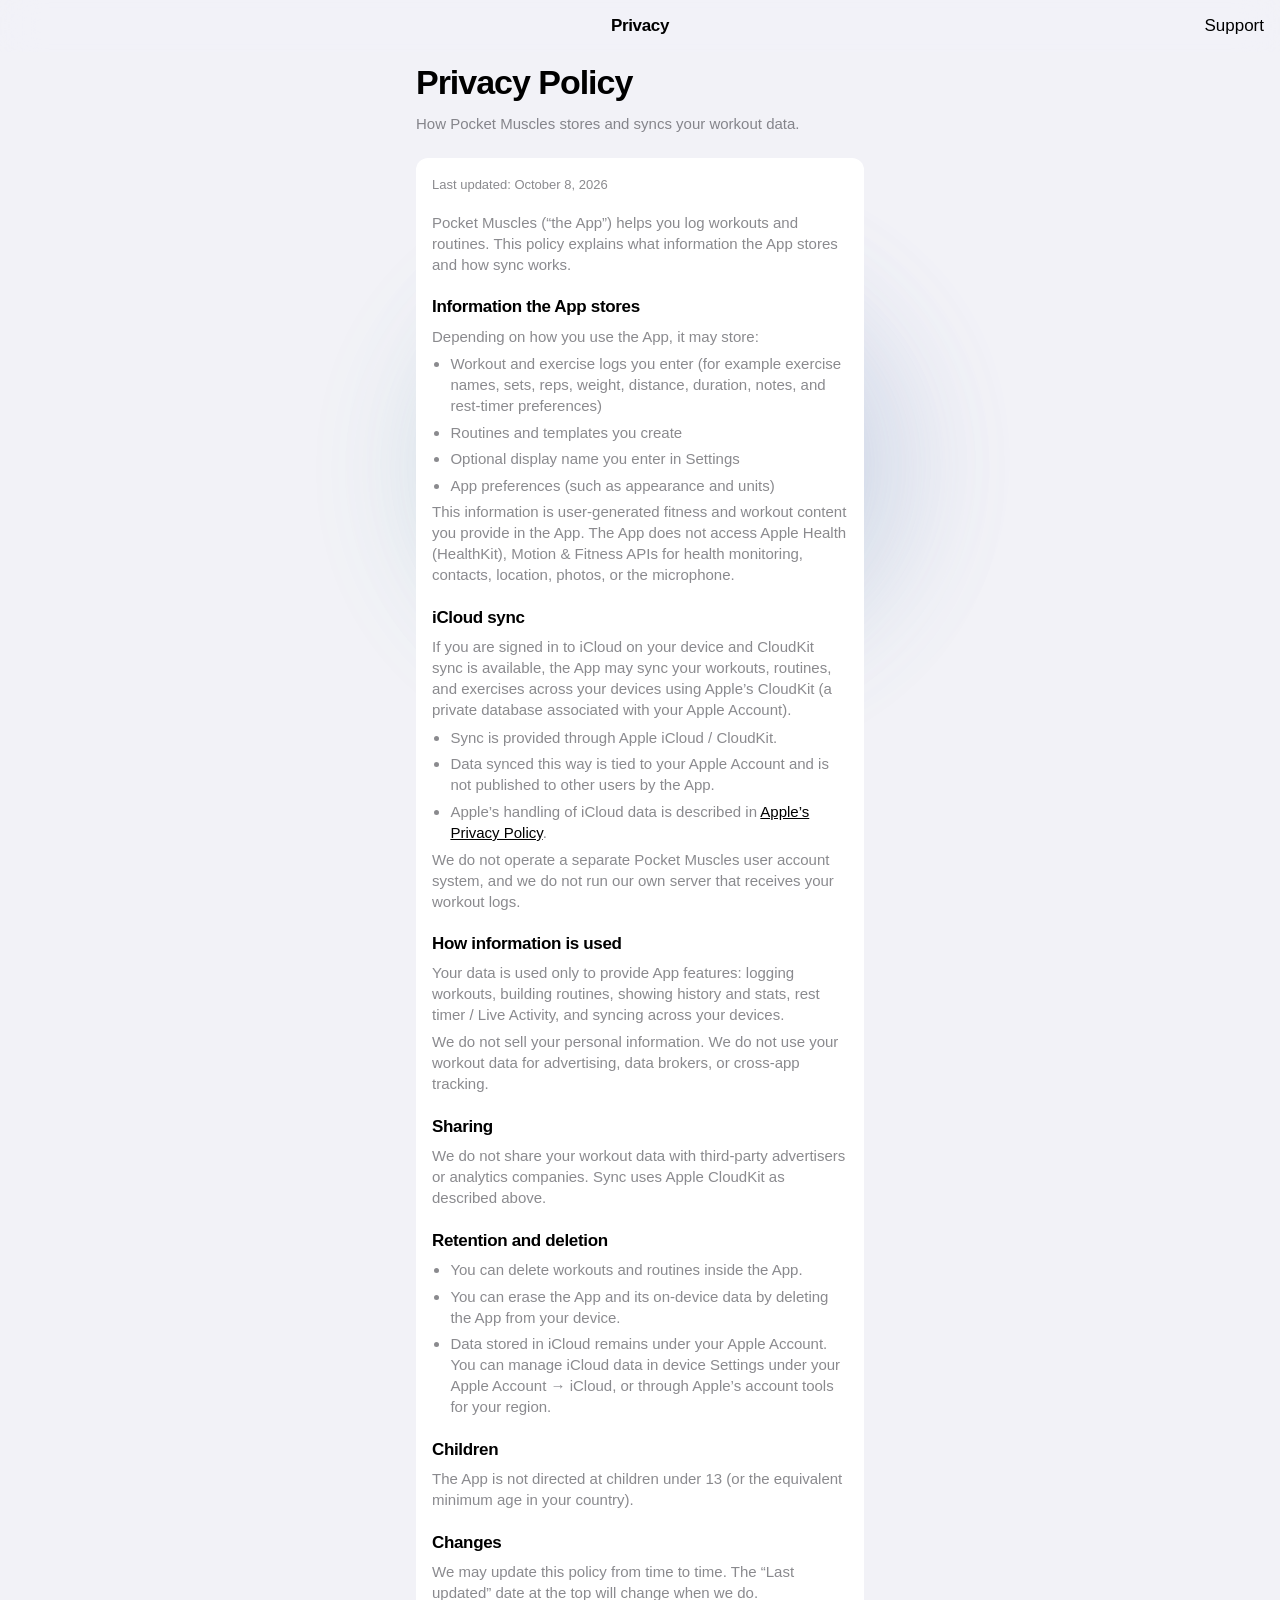
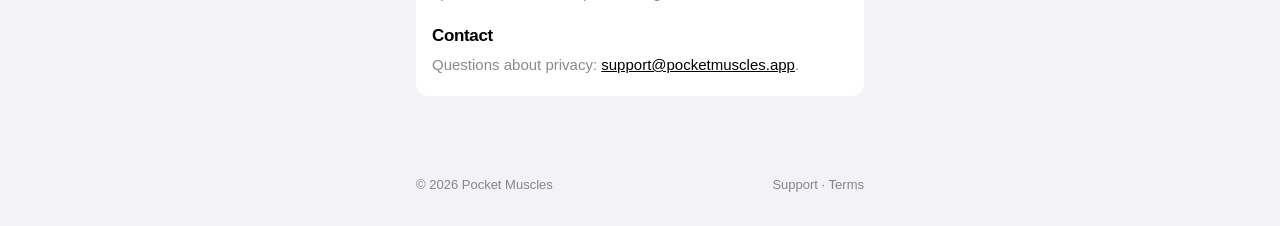
==== privacy.html @ 197968b6 "Add Pocket Muscles support site with privacy and terms pages. Co-authored-by: Cursor <cursoragent@cu" ====
<!DOCTYPE html>
<html lang="en">
  <head>
    <meta charset="utf-8" />
    <meta name="viewport" content="width=device-width, initial-scale=1" />
    <title>Privacy Policy — Pocket Muscles</title>
    <meta
      name="description"
      content="Privacy Policy for Pocket Muscles, explaining how workout data is stored and synced."
    />
    <meta name="color-scheme" content="light dark" />
    <link rel="stylesheet" href="styles.css" />
  </head>
  <body>
    <div class="wash" aria-hidden="true">
      <div class="wash-spot wash-spot-a"></div>
      <div class="wash-spot wash-spot-b"></div>
    </div>

    <div class="page">
      <header class="nav-bar">
        <h1 class="nav-bar-title">Privacy</h1>
        <a class="nav-bar-side" href="index.html">Support</a>
      </header>

      <main class="content">
        <h2 class="screen-title">Privacy Policy</h2>
        <p class="lead">How Pocket Muscles stores and syncs your workout data.</p>

        <section class="legal">
          <p class="updated">Last updated: October 8, 2026</p>

          <p>
            Pocket Muscles (“the App”) helps you log workouts and routines. This
            policy explains what information the App stores and how sync works.
          </p>

          <h2>Information the App stores</h2>
          <p>Depending on how you use the App, it may store:</p>
          <ul>
            <li>
              Workout and exercise logs you enter (for example exercise names,
              sets, reps, weight, distance, duration, notes, and rest-timer
              preferences)
            </li>
            <li>Routines and templates you create</li>
            <li>Optional display name you enter in Settings</li>
            <li>App preferences (such as appearance and units)</li>
          </ul>
          <p>
            This information is user-generated fitness and workout content you
            provide in the App. The App does not access Apple Health (HealthKit),
            Motion &amp; Fitness APIs for health monitoring, contacts, location,
            photos, or the microphone.
          </p>

          <h2>iCloud sync</h2>
          <p>
            If you are signed in to iCloud on your device and CloudKit sync is
            available, the App may sync your workouts, routines, and exercises
            across your devices using Apple’s CloudKit (a private database
            associated with your Apple Account).
          </p>
          <ul>
            <li>Sync is provided through Apple iCloud / CloudKit.</li>
            <li>
              Data synced this way is tied to your Apple Account and is not
              published to other users by the App.
            </li>
            <li>
              Apple’s handling of iCloud data is described in
              <a href="https://www.apple.com/legal/privacy/" rel="noopener"
                >Apple’s Privacy Policy</a
              >.
            </li>
          </ul>
          <p>
            We do not operate a separate Pocket Muscles user account system, and
            we do not run our own server that receives your workout logs.
          </p>

          <h2>How information is used</h2>
          <p>
            Your data is used only to provide App features: logging workouts,
            building routines, showing history and stats, rest timer / Live
            Activity, and syncing across your devices.
          </p>
          <p>
            We do not sell your personal information. We do not use your workout
            data for advertising, data brokers, or cross-app tracking.
          </p>

          <h2>Sharing</h2>
          <p>
            We do not share your workout data with third-party advertisers or
            analytics companies. Sync uses Apple CloudKit as described above.
          </p>

          <h2>Retention and deletion</h2>
          <ul>
            <li>You can delete workouts and routines inside the App.</li>
            <li>
              You can erase the App and its on-device data by deleting the App
              from your device.
            </li>
            <li>
              Data stored in iCloud remains under your Apple Account. You can
              manage iCloud data in device Settings under your Apple Account →
              iCloud, or through Apple’s account tools for your region.
            </li>
          </ul>

          <h2>Children</h2>
          <p>
            The App is not directed at children under 13 (or the equivalent
            minimum age in your country).
          </p>

          <h2>Changes</h2>
          <p>
            We may update this policy from time to time. The “Last updated” date
            at the top will change when we do.
          </p>

          <h2>Contact</h2>
          <p>
            Questions about privacy:
            <a href="mailto:support@pocketmuscles.app"
              >support@pocketmuscles.app</a
            >.
          </p>
        </section>
      </main>

      <footer class="site-footer">
        <span>© <span id="year"></span> Pocket Muscles</span>
        <span>
          <a href="index.html">Support</a>
          ·
          <a href="terms.html">Terms</a>
        </span>
      </footer>
    </div>

    <script src="wash.js"></script>
    <script>
      document.getElementById("year").textContent = new Date().getFullYear();
    </script>
  </body>
</html>
---- styles.css ----
:root {
  --grouped-bg: #f2f2f7;
  --bubble: #ffffff;
  --label: #000000;
  --secondary: rgba(60, 60, 67, 0.6);
  --separator: rgba(60, 60, 67, 0.12);
  --tint: #000000;
  --fill: rgba(120, 120, 128, 0.12);
  --wash-a: rgb(82, 199, 140);
  --wash-b: rgb(158, 97, 255);
  --radius: 12px;
  --max: 480px;
  --font: -apple-system, BlinkMacSystemFont, "SF Pro Text", "SF Pro Display",
    "Helvetica Neue", Helvetica, Arial, sans-serif;
}

@media (prefers-color-scheme: dark) {
  :root {
    --grouped-bg: #000000;
    --bubble: #1c1c1e;
    --label: #ffffff;
    --secondary: rgba(235, 235, 245, 0.6);
    --separator: rgba(84, 84, 88, 0.65);
    --tint: #ffffff;
    --fill: rgba(120, 120, 128, 0.24);
    --wash-a: rgb(56, 148, 107);
    --wash-b: rgb(140, 89, 242);
  }
}

*,
*::before,
*::after {
  box-sizing: border-box;
}

html {
  scroll-behavior: smooth;
}

body {
  margin: 0;
  min-height: 100vh;
  color: var(--label);
  font-family: var(--font);
  font-size: 17px;
  line-height: 1.35;
  background: var(--grouped-bg);
  -webkit-font-smoothing: antialiased;
}

a {
  color: var(--label);
}

a:hover {
  opacity: 0.75;
}

/* —— Ambient wash (mirrors AmbientColorWash) —— */
.wash {
  position: fixed;
  inset: 0;
  z-index: 0;
  overflow: hidden;
  pointer-events: none;
  background: var(--grouped-bg);
}

.wash-spot {
  position: absolute;
  left: 50%;
  top: 0;
  border-radius: 50%;
  filter: blur(70px);
  will-change: transform;
  opacity: 0.22;
}

.wash-spot-a {
  width: 440px;
  height: 360px;
  margin-left: -220px;
  background: var(--wash-a);
}

.wash-spot-b {
  width: 400px;
  height: 320px;
  margin-left: -200px;
  background: var(--wash-b);
  opacity: 0.21;
  filter: blur(75px);
}

@media (prefers-color-scheme: dark) {
  .wash-spot {
    opacity: 0.28;
  }

  .wash-spot-b {
    opacity: 0.26;
  }
}

@media (prefers-reduced-motion: reduce) {
  .wash-spot {
    transform: translate3d(0, 220px, 0) !important;
  }

  .wash-spot-b {
    transform: translate3d(40px, 260px, 0) !important;
  }
}

.page {
  position: relative;
  z-index: 1;
  min-height: 100vh;
  display: flex;
  flex-direction: column;
}

/* —— App-like chrome —— */
.nav-bar {
  position: sticky;
  top: 0;
  z-index: 2;
  display: flex;
  align-items: center;
  justify-content: center;
  min-height: 52px;
  padding: 0.5rem 1rem;
  backdrop-filter: saturate(180%) blur(20px);
  -webkit-backdrop-filter: saturate(180%) blur(20px);
  background: color-mix(in srgb, var(--grouped-bg) 72%, transparent);
}

.nav-bar-title {
  margin: 0;
  font-size: 17px;
  font-weight: 600;
  letter-spacing: -0.02em;
}

.nav-bar-side {
  position: absolute;
  top: 50%;
  right: 1rem;
  transform: translateY(-50%);
  font-size: 17px;
  font-weight: 400;
  text-decoration: none;
  color: var(--label);
}

.nav-bar-side:hover {
  opacity: 0.55;
}

.content {
  width: min(100%, var(--max));
  margin: 0 auto;
  padding: 0.5rem 1rem 3rem;
  flex: 1;
}

.screen-title {
  margin: 0.25rem 0 1.25rem;
  font-size: 34px;
  font-weight: 700;
  letter-spacing: -0.03em;
  line-height: 1.1;
}

.lead {
  margin: -0.5rem 0 1.5rem;
  color: var(--secondary);
  font-size: 15px;
  line-height: 1.4;
}

/* Inset grouped sections */
.group {
  background: var(--bubble);
  border-radius: var(--radius);
  overflow: hidden;
  margin-bottom: 2rem;
}

.group + .group-footer,
.group-footer {
  margin: -1.35rem 1rem 2rem;
  font-size: 13px;
  line-height: 1.35;
  color: var(--secondary);
}

.group-header {
  margin: 0 1rem 0.45rem;
  font-size: 13px;
  font-weight: 400;
  color: var(--secondary);
  text-transform: uppercase;
  letter-spacing: 0.02em;
}

.row {
  display: flex;
  align-items: flex-start;
  gap: 0.75rem;
  padding: 0.85rem 1rem;
  text-decoration: none;
  color: inherit;
  background: transparent;
  border: 0;
  width: 100%;
  text-align: left;
  font: inherit;
}

.row + .row {
  border-top: 0.5px solid var(--separator);
  margin-left: 1rem;
  padding-left: 0;
  width: calc(100% - 1rem);
}

.row-label {
  flex: 1;
  min-width: 0;
}

.row-title {
  display: block;
  font-size: 17px;
  font-weight: 400;
  letter-spacing: -0.02em;
}

.row-subtitle {
  display: block;
  margin-top: 0.2rem;
  font-size: 15px;
  color: var(--secondary);
  line-height: 1.35;
}

.row-chevron {
  color: var(--secondary);
  font-size: 14px;
  margin-top: 0.15rem;
}

.button-row {
  display: flex;
  align-items: center;
  justify-content: center;
  gap: 0.4rem;
  width: 100%;
  padding: 0.95rem 1rem;
  border: 0;
  background: transparent;
  color: var(--label);
  font: inherit;
  font-size: 17px;
  font-weight: 400;
  text-decoration: none;
  cursor: pointer;
  text-align: center;
}

.button-row + .button-row {
  border-top: 0.5px solid var(--separator);
}

.button-row:hover {
  background: var(--fill);
}

.button-row-primary {
  font-weight: 600;
}

.stack-note {
  margin: 0;
  padding: 0.85rem 1rem;
  font-size: 15px;
  color: var(--secondary);
  line-height: 1.4;
}

.stack-note + .stack-note {
  border-top: 0.5px solid var(--separator);
  margin-left: 1rem;
  padding-left: 0;
  width: calc(100% - 1rem);
  box-sizing: content-box;
}

.legal {
  background: var(--bubble);
  border-radius: var(--radius);
  padding: 1.1rem 1rem 1.35rem;
  margin-bottom: 2rem;
}

.legal .updated {
  margin: 0 0 1.1rem;
  font-size: 13px;
  color: var(--secondary);
}

.legal h2 {
  margin: 1.35rem 0 0.4rem;
  font-size: 17px;
  font-weight: 600;
  letter-spacing: -0.02em;
}

.legal p,
.legal li {
  margin: 0.35rem 0 0;
  font-size: 15px;
  color: var(--secondary);
  line-height: 1.4;
}

.legal ul {
  margin: 0.4rem 0 0;
  padding-left: 1.15rem;
}

.legal a {
  color: var(--label);
}

.site-footer {
  width: min(100%, var(--max));
  margin: 0 auto;
  padding: 0 1rem 2rem;
  font-size: 13px;
  color: var(--secondary);
  display: flex;
  justify-content: space-between;
  gap: 1rem;
}

.site-footer a {
  color: var(--secondary);
  text-decoration: none;
}

.site-footer a:hover {
  color: var(--label);
}
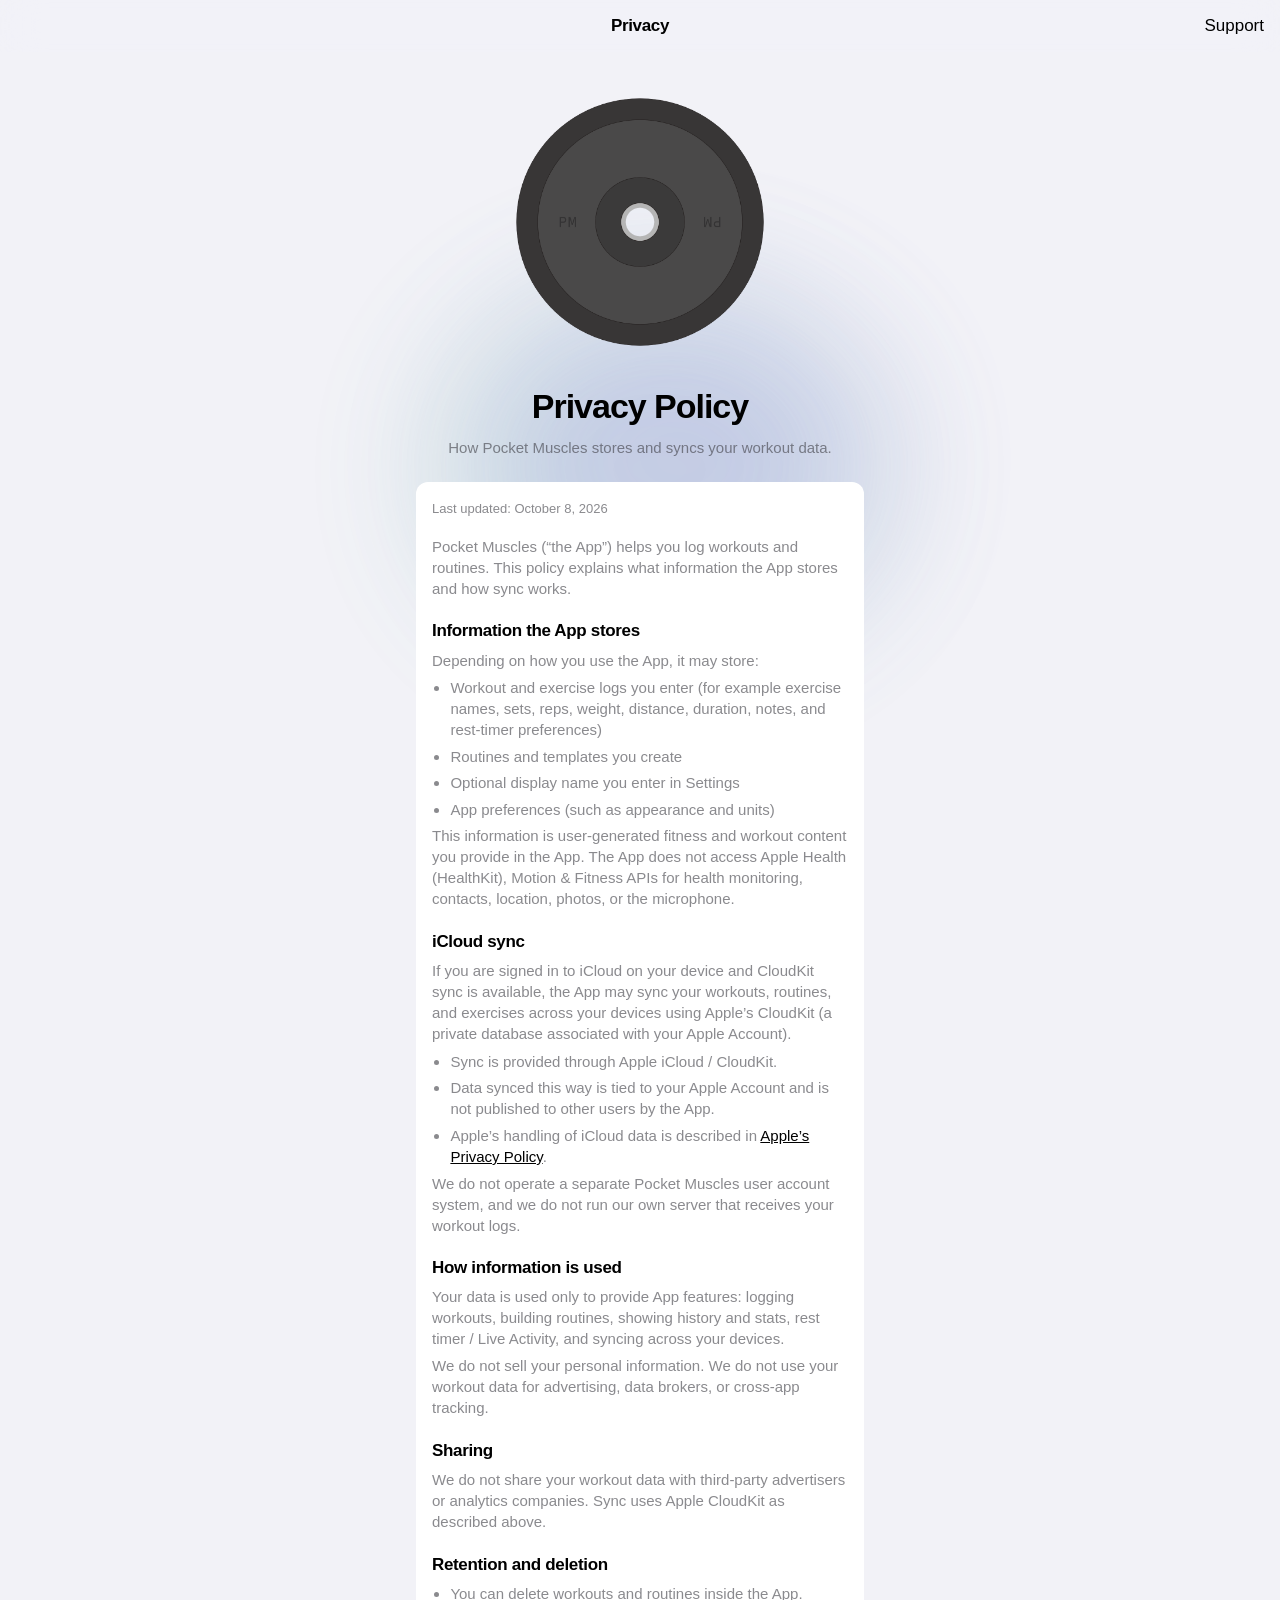
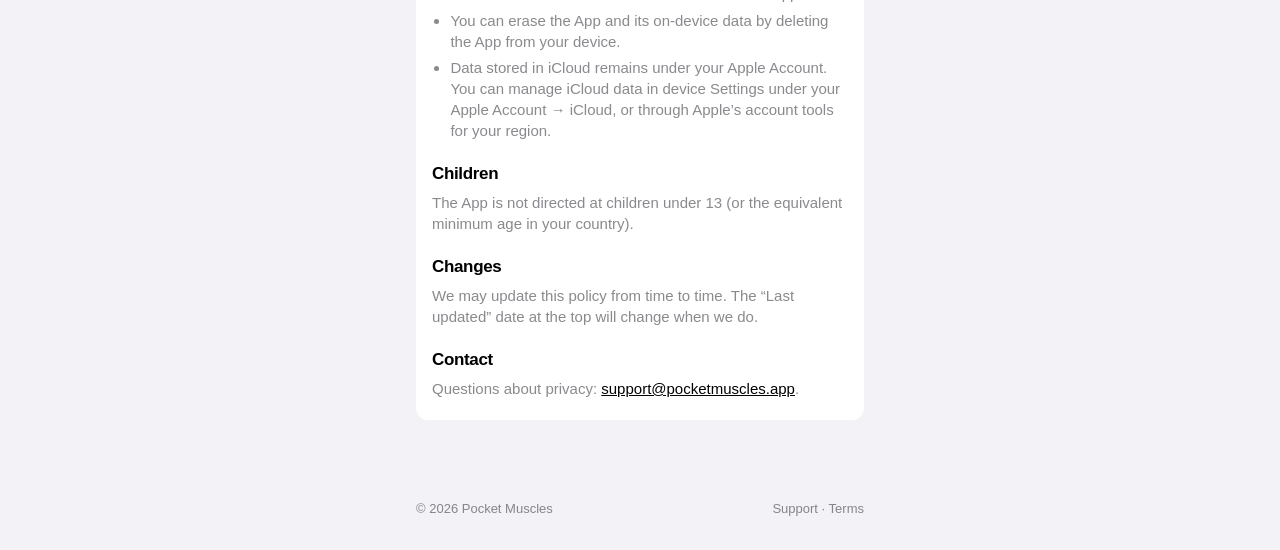
==== commit b3756e05: "Add spinning brand mark and remove App Review section. Co-authored-by: Cursor <cursoragent@cursor.co" ====
--- a/privacy.html
+++ b/privacy.html
@@ -24,6 +24,13 @@
       </header>
 
       <main class="content">
+        <img
+          class="brand-mark"
+          src="pocket-muscles-icon.png"
+          alt="Pocket Muscles"
+          width="300"
+          height="300"
+        />
         <h2 class="screen-title">Privacy Policy</h2>
         <p class="lead">How Pocket Muscles stores and syncs your workout data.</p>
 
--- a/styles.css
+++ b/styles.css
@@ -165,12 +165,35 @@
   flex: 1;
 }
 
+.brand-mark {
+  display: block;
+  width: 300px;
+  height: 300px;
+  margin: 0.75rem auto 1rem;
+  border-radius: 66px;
+  object-fit: cover;
+  animation: brand-spin 28s linear infinite;
+}
+
+@keyframes brand-spin {
+  to {
+    transform: rotate(360deg);
+  }
+}
+
+@media (prefers-reduced-motion: reduce) {
+  .brand-mark {
+    animation: none;
+  }
+}
+
 .screen-title {
   margin: 0.25rem 0 1.25rem;
   font-size: 34px;
   font-weight: 700;
   letter-spacing: -0.03em;
   line-height: 1.1;
+  text-align: center;
 }
 
 .lead {
@@ -178,6 +201,7 @@
   color: var(--secondary);
   font-size: 15px;
   line-height: 1.4;
+  text-align: center;
 }
 
 /* Inset grouped sections */
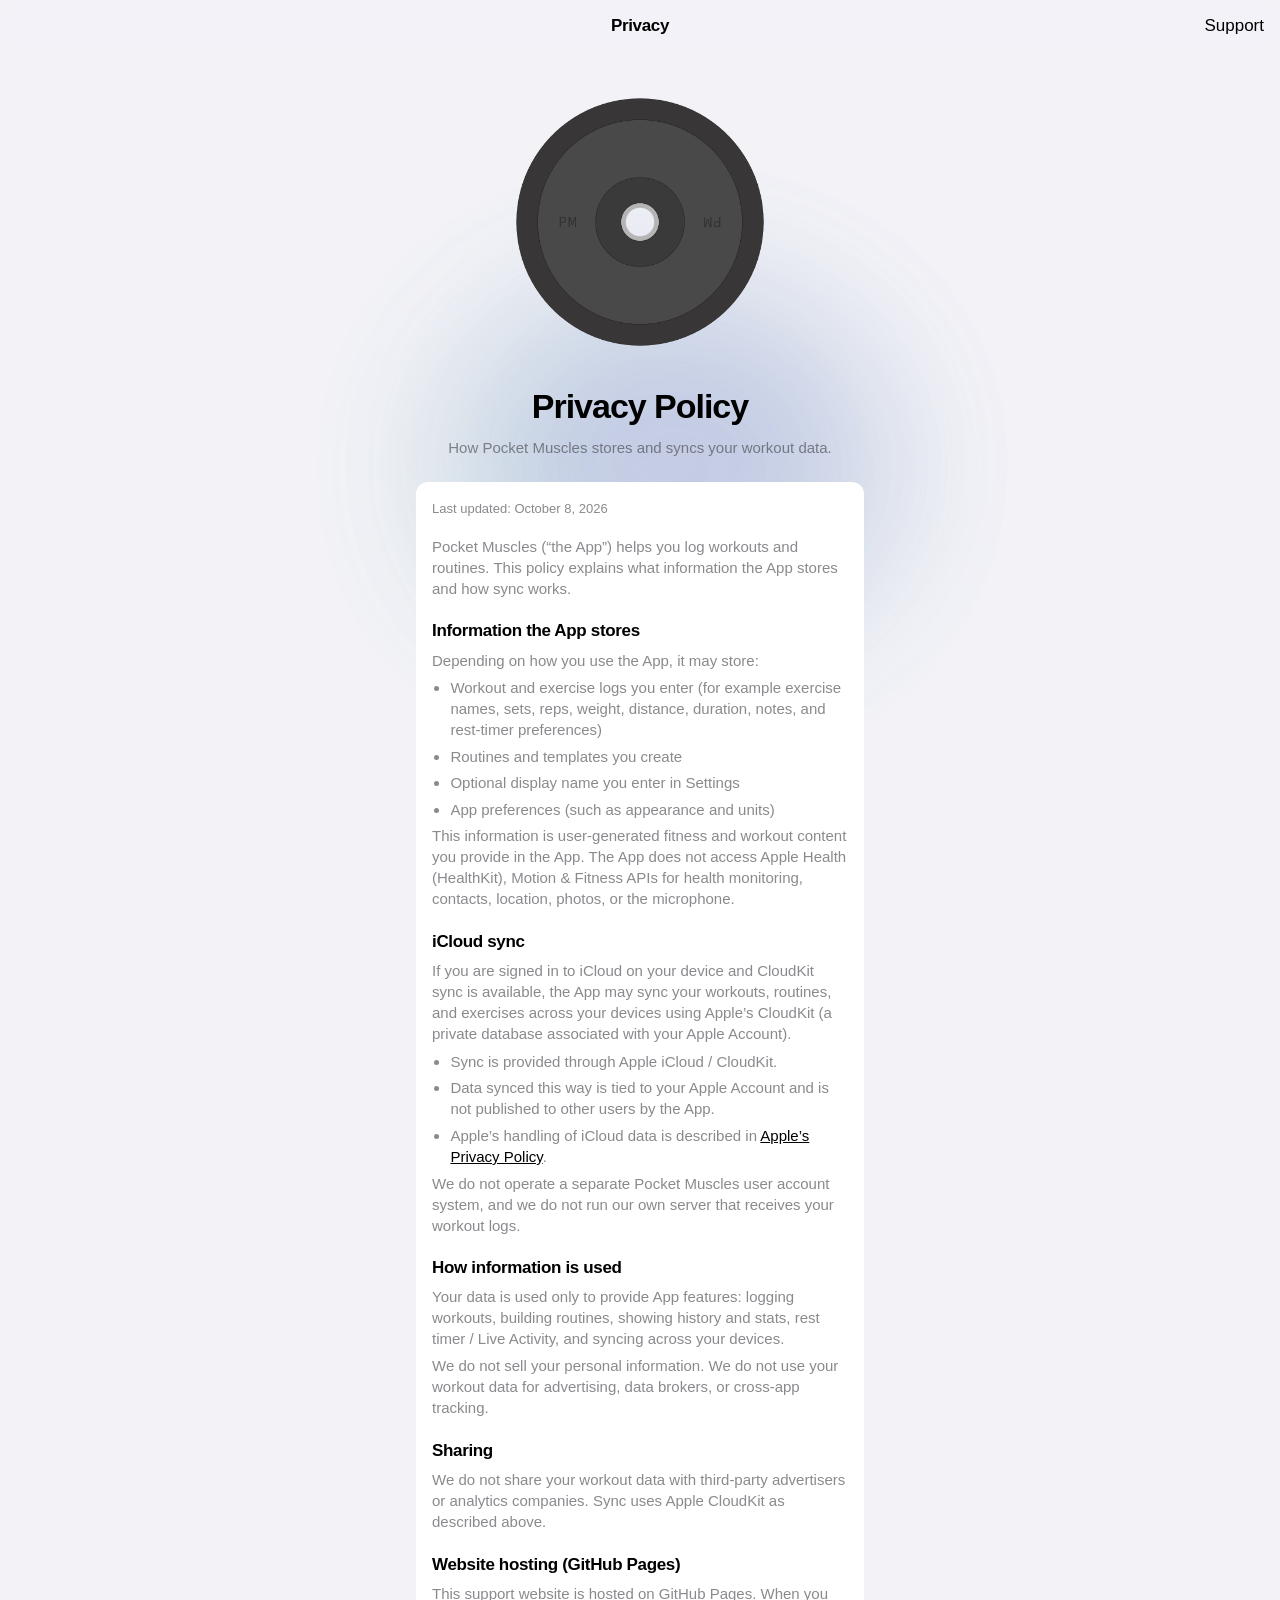
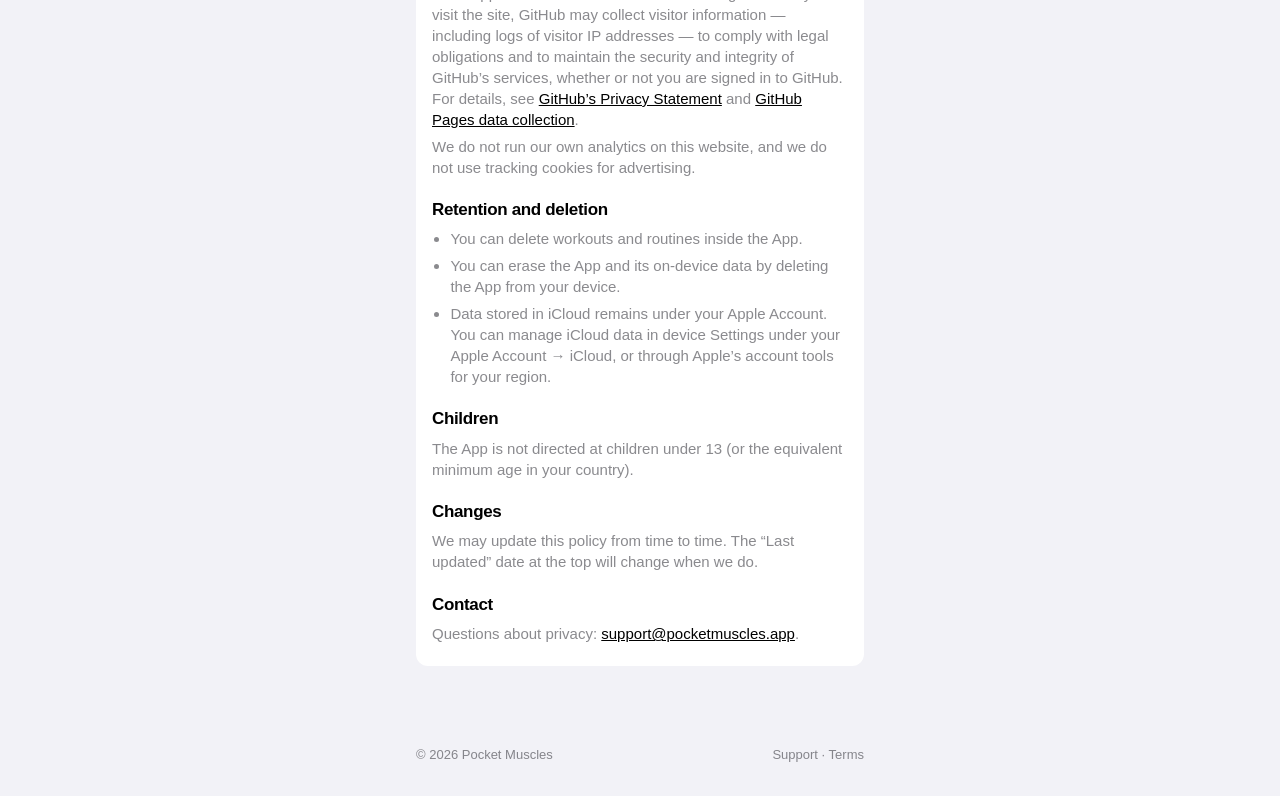
==== commit 2a50ba7e: "Disclose GitHub Pages visitor data collection in the privacy policy. Co-authored-by: Cursor <cursora" ====
--- a/privacy.html
+++ b/privacy.html
@@ -103,6 +103,30 @@
             analytics companies. Sync uses Apple CloudKit as described above.
           </p>
 
+          <h2>Website hosting (GitHub Pages)</h2>
+          <p>
+            This support website is hosted on GitHub Pages. When you visit the
+            site, GitHub may collect visitor information — including logs of
+            visitor IP addresses — to comply with legal obligations and to
+            maintain the security and integrity of GitHub’s services, whether
+            or not you are signed in to GitHub. For details, see
+            <a
+              href="https://docs.github.com/en/site-policy/privacy-policies/github-privacy-statement"
+              rel="noopener"
+              >GitHub’s Privacy Statement</a
+            >
+            and
+            <a
+              href="https://docs.github.com/en/pages/getting-started-with-github-pages/what-is-github-pages#data-collection"
+              rel="noopener"
+              >GitHub Pages data collection</a
+            >.
+          </p>
+          <p>
+            We do not run our own analytics on this website, and we do not use
+            tracking cookies for advertising.
+          </p>
+
           <h2>Retention and deletion</h2>
           <ul>
             <li>You can delete workouts and routines inside the App.</li>
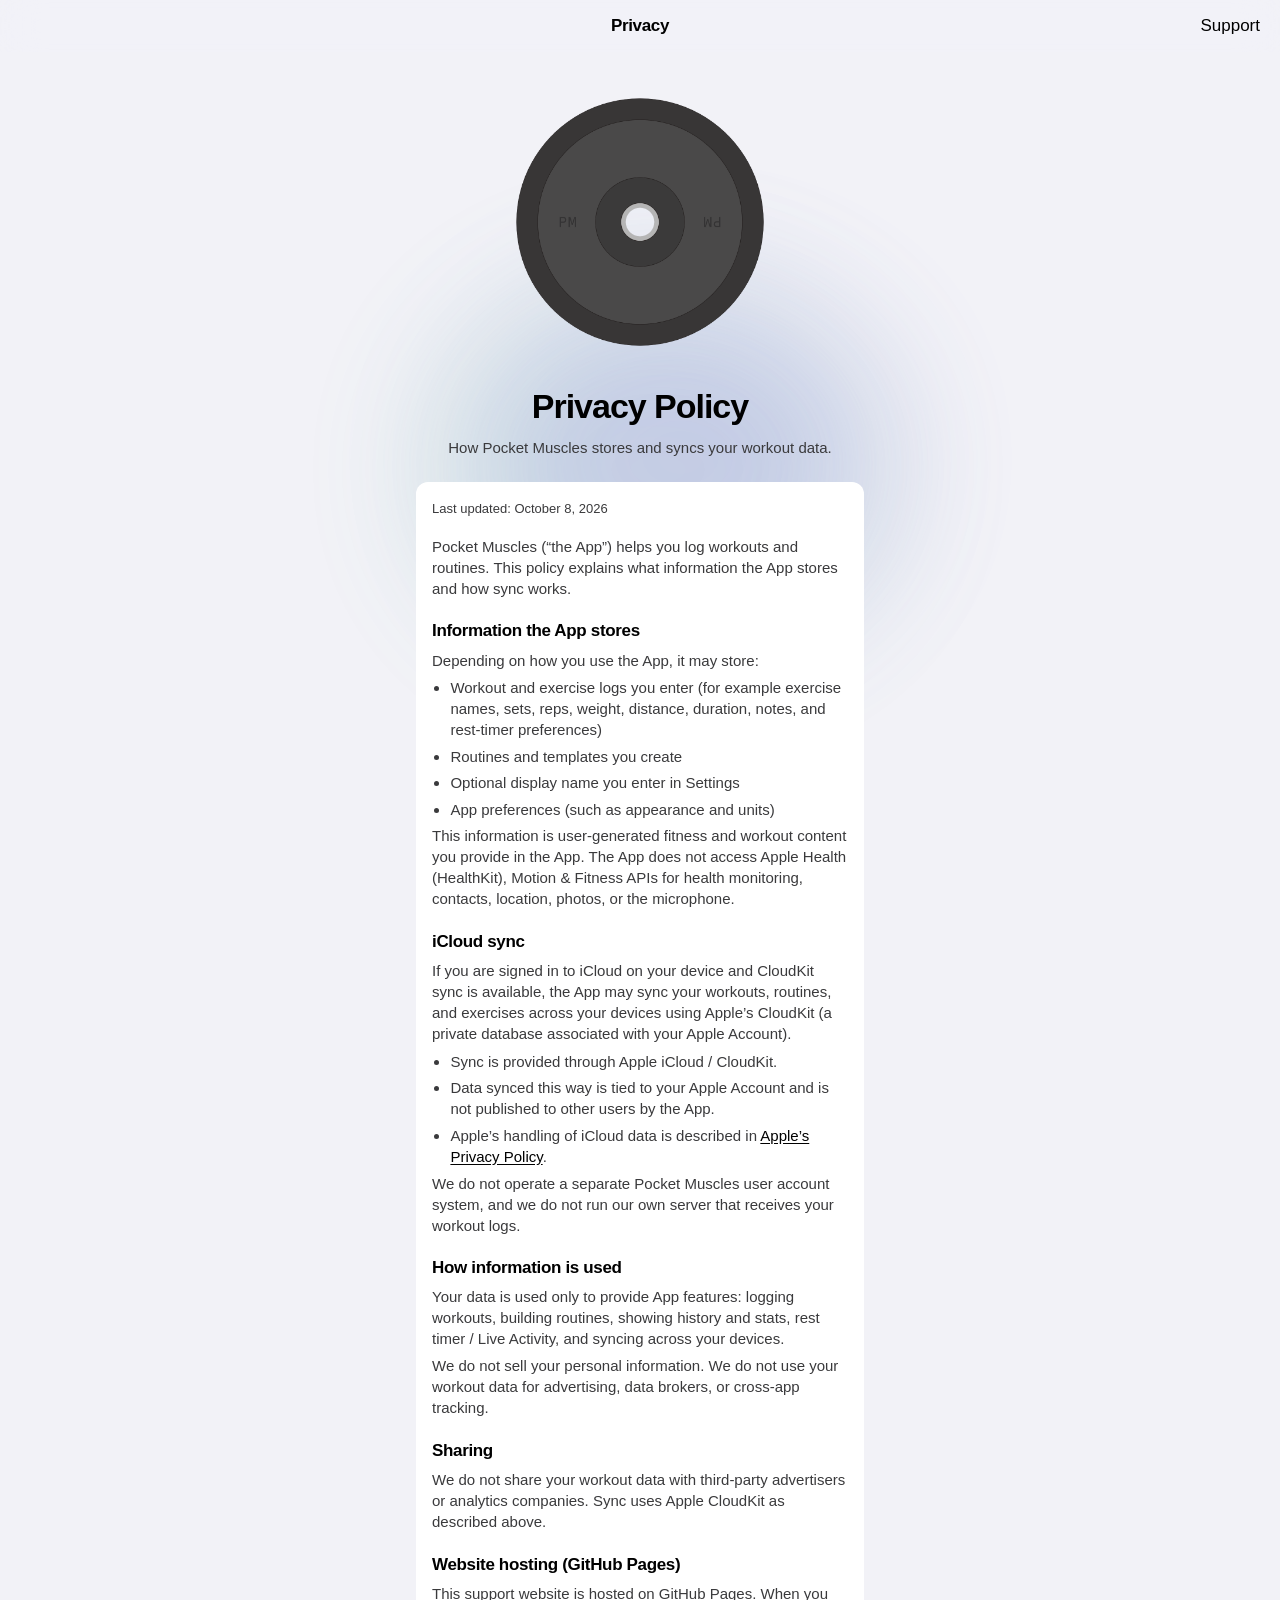
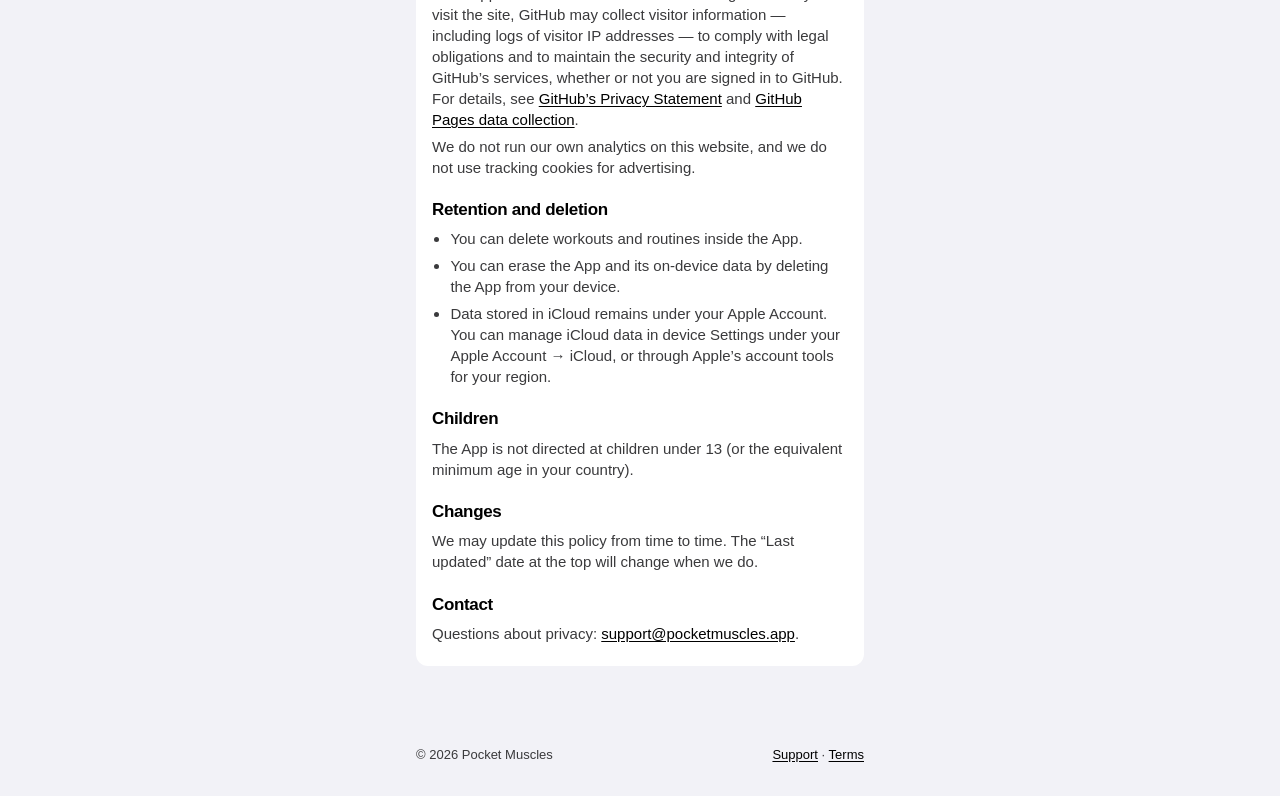
==== commit 26c8e050: "Improve basic accessibility across support site pages. Co-authored-by: Cursor <cursoragent@cursor.co" ====
--- a/privacy.html
+++ b/privacy.html
@@ -12,6 +12,8 @@
     <link rel="stylesheet" href="styles.css" />
   </head>
   <body>
+    <a class="skip-link" href="#main">Skip to main content</a>
+
     <div class="wash" aria-hidden="true">
       <div class="wash-spot wash-spot-a"></div>
       <div class="wash-spot wash-spot-b"></div>
@@ -19,19 +21,22 @@
 
     <div class="page">
       <header class="nav-bar">
-        <h1 class="nav-bar-title">Privacy</h1>
-        <a class="nav-bar-side" href="index.html">Support</a>
+        <p class="nav-bar-title">Privacy</p>
+        <nav class="nav-bar-nav" aria-label="Site">
+          <a class="nav-bar-side" href="index.html">Support</a>
+        </nav>
       </header>
 
-      <main class="content">
+      <main id="main" class="content" tabindex="-1">
         <img
           class="brand-mark"
           src="pocket-muscles-icon.png"
-          alt="Pocket Muscles"
+          alt=""
           width="300"
           height="300"
+          decoding="async"
         />
-        <h2 class="screen-title">Privacy Policy</h2>
+        <h1 class="screen-title">Privacy Policy</h1>
         <p class="lead">How Pocket Muscles stores and syncs your workout data.</p>
 
         <section class="legal">
@@ -165,11 +170,11 @@
 
       <footer class="site-footer">
         <span>© <span id="year"></span> Pocket Muscles</span>
-        <span>
+        <nav aria-label="Legal">
           <a href="index.html">Support</a>
           ·
           <a href="terms.html">Terms</a>
-        </span>
+        </nav>
       </footer>
     </div>
 
--- a/styles.css
+++ b/styles.css
@@ -2,10 +2,11 @@
   --grouped-bg: #f2f2f7;
   --bubble: #ffffff;
   --label: #000000;
-  --secondary: rgba(60, 60, 67, 0.6);
+  --secondary: #3a3a3c;
   --separator: rgba(60, 60, 67, 0.12);
   --tint: #000000;
   --fill: rgba(120, 120, 128, 0.12);
+  --focus: #000000;
   --wash-a: rgb(82, 199, 140);
   --wash-b: rgb(158, 97, 255);
   --radius: 12px;
@@ -19,10 +20,11 @@
     --grouped-bg: #000000;
     --bubble: #1c1c1e;
     --label: #ffffff;
-    --secondary: rgba(235, 235, 245, 0.6);
+    --secondary: #c7c7cc;
     --separator: rgba(84, 84, 88, 0.65);
     --tint: #ffffff;
     --fill: rgba(120, 120, 128, 0.24);
+    --focus: #ffffff;
     --wash-a: rgb(56, 148, 107);
     --wash-b: rgb(140, 89, 242);
   }
@@ -38,6 +40,12 @@
   scroll-behavior: smooth;
 }
 
+@media (prefers-reduced-motion: reduce) {
+  html {
+    scroll-behavior: auto;
+  }
+}
+
 body {
   margin: 0;
   min-height: 100vh;
@@ -55,6 +63,47 @@
 
 a:hover {
   opacity: 0.75;
+}
+
+a:focus-visible,
+button:focus-visible,
+.button-row:focus-visible,
+.nav-bar-side:focus-visible {
+  opacity: 1;
+  outline: 2px solid var(--focus);
+  outline-offset: 3px;
+}
+
+.skip-link {
+  position: absolute;
+  top: 0.75rem;
+  left: 0.75rem;
+  z-index: 10;
+  padding: 0.65rem 0.9rem;
+  border-radius: 8px;
+  background: var(--bubble);
+  color: var(--label);
+  font-size: 15px;
+  font-weight: 600;
+  text-decoration: none;
+  transform: translateY(-150%);
+  transition: transform 0.15s ease;
+}
+
+.skip-link:focus {
+  transform: translateY(0);
+  outline: 2px solid var(--focus);
+  outline-offset: 2px;
+}
+
+@media (prefers-reduced-motion: reduce) {
+  .skip-link {
+    transition: none;
+  }
+}
+
+.content:focus {
+  outline: none;
 }
 
 /* —— Ambient wash (mirrors AmbientColorWash) —— */
@@ -143,11 +192,18 @@
   letter-spacing: -0.02em;
 }
 
-.nav-bar-side {
+.nav-bar-nav {
   position: absolute;
   top: 50%;
   right: 1rem;
   transform: translateY(-50%);
+}
+
+.nav-bar-side {
+  display: inline-flex;
+  align-items: center;
+  min-height: 44px;
+  padding: 0.35rem 0.25rem;
   font-size: 17px;
   font-weight: 400;
   text-decoration: none;
@@ -230,9 +286,7 @@
 }
 
 .row {
-  display: flex;
-  align-items: flex-start;
-  gap: 0.75rem;
+  display: block;
   padding: 0.85rem 1rem;
   text-decoration: none;
   color: inherit;
@@ -250,21 +304,15 @@
   width: calc(100% - 1rem);
 }
 
-.row-label {
-  flex: 1;
-  min-width: 0;
-}
-
 .row-title {
-  display: block;
+  margin: 0;
   font-size: 17px;
   font-weight: 400;
   letter-spacing: -0.02em;
 }
 
 .row-subtitle {
-  display: block;
-  margin-top: 0.2rem;
+  margin: 0.2rem 0 0;
   font-size: 15px;
   color: var(--secondary);
   line-height: 1.35;
@@ -282,6 +330,7 @@
   justify-content: center;
   gap: 0.4rem;
   width: 100%;
+  min-height: 44px;
   padding: 0.95rem 1rem;
   border: 0;
   background: transparent;
@@ -357,6 +406,8 @@
 
 .legal a {
   color: var(--label);
+  text-decoration: underline;
+  text-underline-offset: 0.15em;
 }
 
 .site-footer {
@@ -371,10 +422,11 @@
 }
 
 .site-footer a {
-  color: var(--secondary);
-  text-decoration: none;
+  color: var(--label);
+  text-decoration: underline;
+  text-underline-offset: 0.15em;
 }
 
 .site-footer a:hover {
-  color: var(--label);
-}
+  opacity: 0.75;
+}
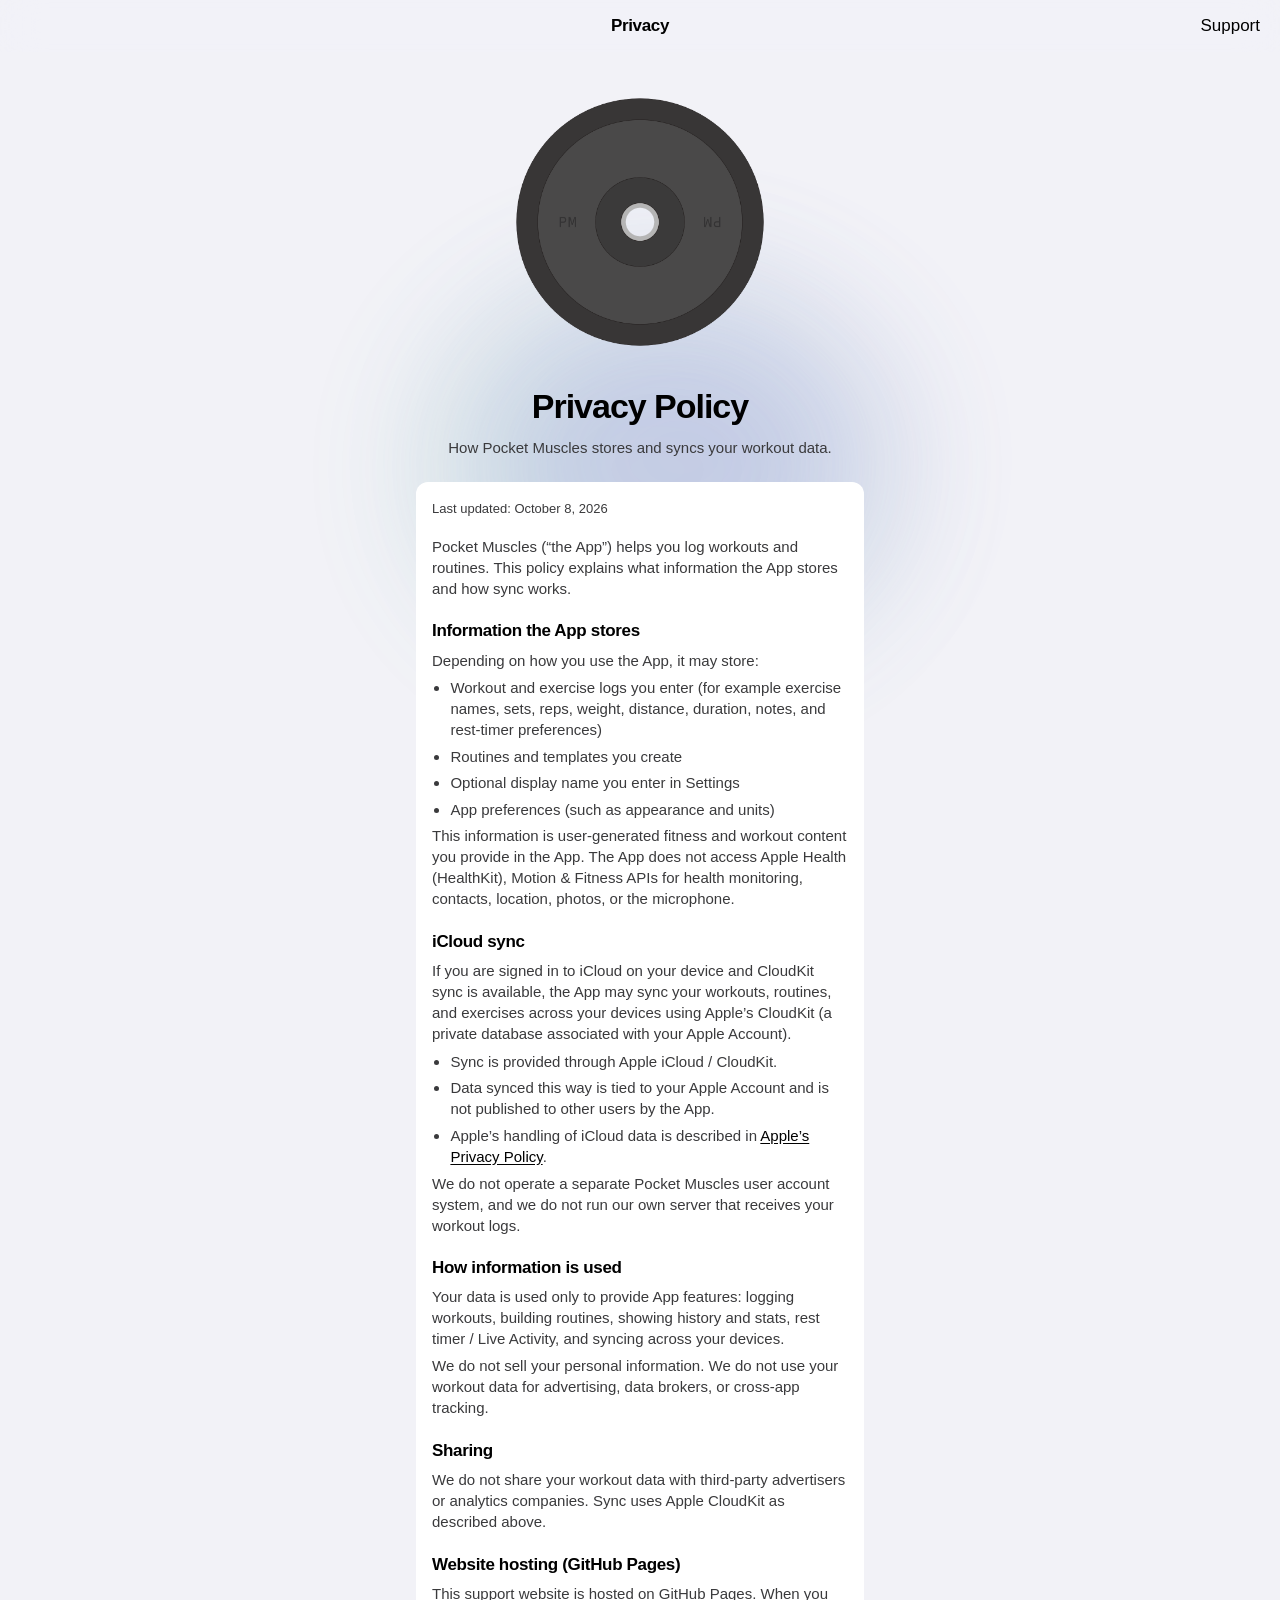
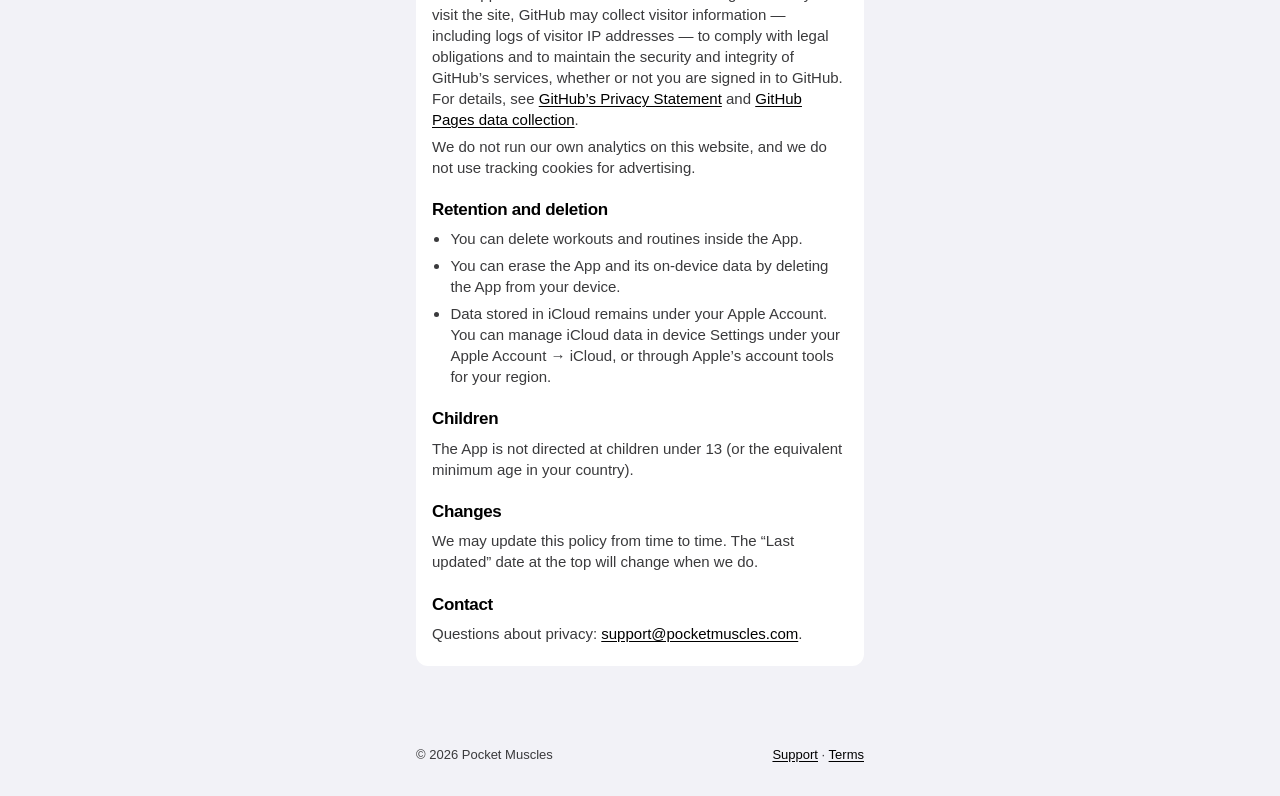
==== commit d2906e4f: "Update support email to support@pocketmuscles.com. Co-authored-by: Cursor <cursoragent@cursor.com>" ====
--- a/privacy.html
+++ b/privacy.html
@@ -161,8 +161,8 @@
           <h2>Contact</h2>
           <p>
             Questions about privacy:
-            <a href="mailto:support@pocketmuscles.app"
-              >support@pocketmuscles.app</a
+            <a href="mailto:support@pocketmuscles.com"
+              >support@pocketmuscles.com</a
             >.
           </p>
         </section>
